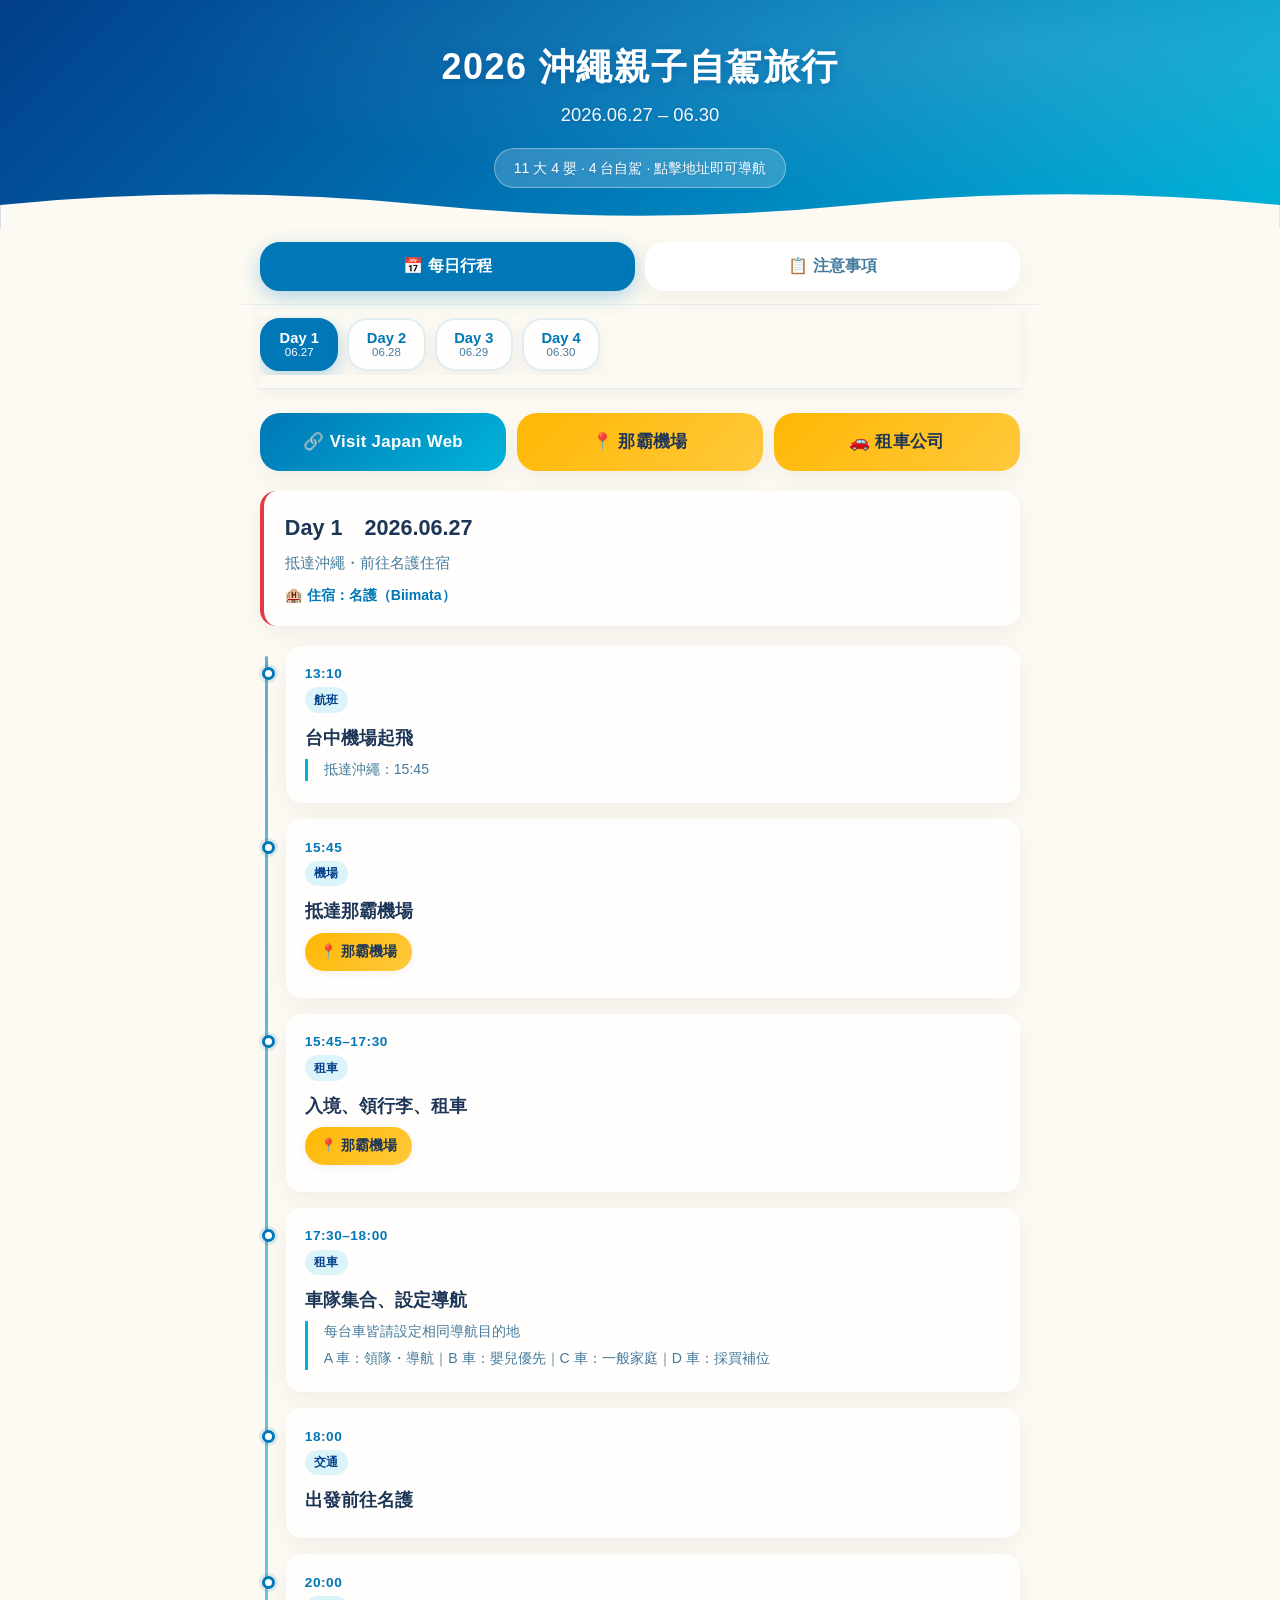
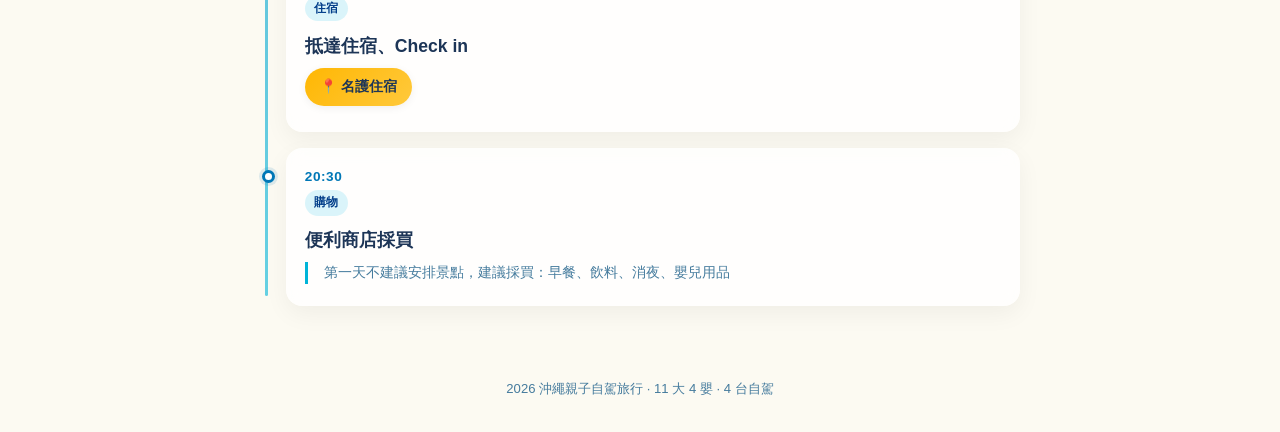
==== site/index.html @ 7130eac2 "Restructure trip docs as Markdown and move interactive site to site/. Add day guides with local food" ====
<!DOCTYPE html>
<html lang="zh-Hant">
<head>
  <meta charset="UTF-8">
  <meta name="viewport" content="width=device-width, initial-scale=1.0, viewport-fit=cover">
  <meta name="description" content="2026 沖繩親子自駕旅行（11大4嬰）行程與注意事項">
  <meta name="theme-color" content="#023e8a">
  <title>沖繩親子自駕旅行｜互動行程</title>
  <link rel="stylesheet" href="styles.css">
</head>
<body>
  <header class="hero">
    <h1>2026 沖繩親子自駕旅行</h1>
    <p class="dates">2026.06.27 – 06.30</p>
    <span class="badge">11 大 4 嬰 · 4 台自駕 · 點擊地址即可導航</span>
  </header>

  <nav class="main-nav" aria-label="主要導覽">
    <button class="active" data-panel="panel-itinerary">📅 每日行程</button>
    <button data-panel="panel-notices">📋 注意事項</button>
  </nav>

  <div class="day-tabs-bar visible" id="day-tabs-bar">
    <div id="day-tabs-sentinel" class="day-tabs-sentinel" aria-hidden="true"></div>
    <div class="day-tabs-placeholder" id="day-tabs-placeholder"></div>
    <div class="day-tabs-sticky" id="day-tabs-sticky">
      <div id="day-tabs" class="day-tabs" role="tablist" aria-label="選擇日期"></div>
    </div>
  </div>

  <main>
    <section id="panel-itinerary" class="panel active" aria-label="每日行程">
      <div class="quick-links">
        <a class="btn-link btn-ext" href="https://services.digital.go.jp/zh-cmn-hant/visit-japan-web/" target="_blank" rel="noopener">🔗 Visit Japan Web</a>
        <a class="btn-link btn-maps" href="https://www.google.com/maps/search/?api=1&amp;query=%E9%82%A3%E9%9C%B8%E6%A9%9F%E5%A0%B4" target="_blank" rel="noopener">📍 那霸機場</a>
        <a class="btn-link btn-maps" href="https://www.google.com/maps/search/?api=1&amp;query=5201314%20Okinawa%20Rental%20Car" target="_blank" rel="noopener">🚗 租車公司</a>
      </div>
      <div id="itinerary-content"></div>
    </section>

    <section id="panel-notices" class="panel" aria-label="注意事項">
      <div id="notice-tabs" class="notice-tabs" role="tablist"></div>
      <div id="notice-content" class="notice-content"></div>
    </section>
  </main>

  <footer>
    <p>2026 沖繩親子自駕旅行 · 11 大 4 嬰 · 4 台自駕</p>
  </footer>

  <div id="lightbox" class="lightbox" role="dialog" aria-label="圖片放大檢視">
    <img src="" alt="放大檢視">
  </div>

  <script src="data.js"></script>
  <script src="app.js"></script>

</body>
</html>
---- site/styles.css ----
/* ── Okinawa Breeze ── 海島渡假 × 現代 SPA 俐落感 ── */

:root {
  --okinawa-deep: #023e8a;
  --okinawa-blue: #0077b6;
  --okinawa-sky: #00b4d8;
  --sand-white: #fcfaf2;
  --text-deep: #1d3557;
  --text-muted: #457b9d;
  --sun-gold: #ffb703;
  --sun-gold-dark: #e6a502;
  --shuri-red: #e63946;
  --foam: #caf0f8;
  --card-bg: rgba(255, 255, 255, 0.8);
  --card-solid: #ffffff;
  --shadow-soft: 0 8px 24px rgba(0, 0, 0, 0.05);
  --shadow-lift: 0 12px 32px rgba(0, 119, 182, 0.12);
  --radius-card: 16px;
  --radius-pill: 20px;
  --transition: all 0.3s ease;
  --safe-top: env(safe-area-inset-top, 0px);
  --safe-right: env(safe-area-inset-right, 0px);
  --safe-bottom: env(safe-area-inset-bottom, 0px);
  --safe-left: env(safe-area-inset-left, 0px);
  --nav-bottom: 4rem;
}

*, *::before, *::after {
  box-sizing: border-box;
  margin: 0;
  padding: 0;
}

html {
  scroll-behavior: smooth;
  -webkit-text-size-adjust: 100%;
}

body {
  font-family: "Segoe UI", "Microsoft JhengHei", "PingFang TC", "Noto Sans TC", sans-serif;
  background-color: var(--sand-white);
  color: var(--text-deep);
  min-height: 100dvh;
  line-height: 1.65;
  font-size: 16px;
  padding-left: var(--safe-left);
  padding-right: var(--safe-right);
}

/* ── Hero ── */
.hero {
  background: linear-gradient(135deg, #023e8a 0%, #0077b6 50%, #00b4d8 100%);
  color: #fff;
  text-align: center;
  padding: calc(2.75rem + var(--safe-top)) 1.5rem 2.5rem;
  position: relative;
  overflow: hidden;
}

.hero::before {
  content: "";
  position: absolute;
  inset: 0;
  background: radial-gradient(ellipse at 80% 20%, rgba(255, 255, 255, 0.12) 0%, transparent 60%);
  pointer-events: none;
}

.hero::after {
  content: "";
  position: absolute;
  bottom: -1px;
  left: 0;
  right: 0;
  height: 48px;
  background: url("data:image/svg+xml,%3Csvg xmlns='http://www.w3.org/2000/svg' viewBox='0 0 1200 48'%3E%3Cpath fill='%23fcfaf2' d='M0 24 Q200 4 400 24 T800 24 T1200 24 V48 H0Z'/%3E%3C/svg%3E") center/cover no-repeat;
}

.hero h1 {
  position: relative;
  font-size: clamp(1.6rem, 5vw, 2.25rem);
  font-weight: 700;
  letter-spacing: 0.04em;
  line-height: 1.3;
  text-shadow: 0 2px 8px rgba(2, 62, 138, 0.35);
}

.hero .dates {
  position: relative;
  margin-top: 0.6rem;
  font-size: clamp(1rem, 2.5vw, 1.15rem);
  font-weight: 400;
  opacity: 0.95;
  text-shadow: 0 1px 4px rgba(2, 62, 138, 0.25);
}

.hero .badge {
  position: relative;
  display: inline-block;
  margin-top: 1.1rem;
  padding: 0.45rem 1.2rem;
  background: rgba(255, 255, 255, 0.18);
  border: 1px solid rgba(255, 255, 255, 0.35);
  border-radius: 999px;
  font-size: clamp(0.78rem, 2vw, 0.88rem);
  backdrop-filter: blur(8px);
  -webkit-backdrop-filter: blur(8px);
  text-shadow: 0 1px 3px rgba(2, 62, 138, 0.2);
}

/* ── Main Nav ── */
.main-nav {
  position: sticky;
  top: 0;
  z-index: 100;
  display: flex;
  gap: 0.6rem;
  padding: 0.75rem 1rem;
  padding-top: calc(0.75rem + var(--safe-top));
  background: rgba(252, 250, 242, 0.92);
  backdrop-filter: blur(12px);
  -webkit-backdrop-filter: blur(12px);
  border-bottom: 1px solid rgba(0, 119, 182, 0.08);
}

.main-nav button {
  flex: 1;
  padding: 0.75rem 1rem;
  border: 2px solid transparent;
  border-radius: var(--radius-pill);
  background: var(--card-solid);
  font-family: inherit;
  font-size: clamp(0.9rem, 2.5vw, 1rem);
  font-weight: 600;
  color: var(--text-muted);
  cursor: pointer;
  transition: var(--transition);
  box-shadow: var(--shadow-soft);
}

.main-nav button:hover:not(.active) {
  color: var(--okinawa-blue);
  border-color: rgba(0, 119, 182, 0.2);
  transform: translateY(-1px);
}

.main-nav button.active {
  background: var(--okinawa-blue);
  color: #fff;
  border-color: var(--okinawa-blue);
  box-shadow: 0 6px 20px rgba(0, 119, 182, 0.3);
}

/* ── Panels ── */
.panel {
  display: none;
  max-width: 800px;
  margin: 0 auto;
  padding: 1.25rem 1rem;
  padding-bottom: calc(1.25rem + var(--safe-bottom));
}

.panel.active {
  display: block;
}

/* ── Quick Links ── */
.quick-links {
  display: flex;
  flex-direction: column;
  gap: 0.65rem;
  margin-bottom: 1.25rem;
}

.quick-links .btn-link {
  display: flex;
  align-items: center;
  justify-content: center;
  gap: 0.5rem;
  width: 100%;
  padding: 0.95rem 1.25rem;
  border-radius: var(--radius-pill);
  font-size: clamp(0.95rem, 2.5vw, 1.05rem);
  font-weight: 700;
  text-decoration: none;
  letter-spacing: 0.02em;
  transition: var(--transition);
  box-shadow: var(--shadow-soft);
}

.quick-links .btn-link:hover {
  transform: translateY(-3px);
  box-shadow: var(--shadow-lift);
}

.quick-links .btn-maps {
  background: linear-gradient(135deg, var(--sun-gold) 0%, #ffc93c 100%);
  color: var(--text-deep);
  border: none;
}

.quick-links .btn-maps:hover {
  background: linear-gradient(135deg, var(--sun-gold-dark) 0%, var(--sun-gold) 100%);
}

.quick-links .btn-ext {
  background: linear-gradient(135deg, var(--okinawa-blue) 0%, var(--okinawa-sky) 100%);
  color: #fff;
  border: none;
}

.quick-links .btn-ext:hover {
  background: linear-gradient(135deg, var(--okinawa-deep) 0%, var(--okinawa-blue) 100%);
}

/* ── Day Tabs Bar (Day 1–5 釘選) ── */
.day-tabs-bar {
  display: none;
  max-width: 800px;
  margin: 0 auto;
  padding: 0 1rem;
}

.day-tabs-bar.visible {
  display: block;
}

.day-tabs-sticky {
  position: sticky;
  top: var(--nav-bottom);
  z-index: 90;
  padding: 0.65rem 0 0.85rem;
  background: rgba(252, 250, 242, 0.96);
  backdrop-filter: blur(12px);
  -webkit-backdrop-filter: blur(12px);
  border-bottom: 1px solid rgba(0, 119, 182, 0.1);
  box-shadow: 0 4px 16px rgba(0, 0, 0, 0.05);
}

.day-tabs-sticky.is-fixed {
  position: fixed;
  top: var(--nav-bottom);
  z-index: 90;
  margin: 0;
  box-sizing: border-box;
  /* left / width 由 JS 依 .day-tabs-bar 容器同步，修正桌面版置中 */
}

.day-tabs-sentinel {
  width: 100%;
  height: 0;
  pointer-events: none;
}

.day-tabs {
  display: flex;
  gap: 0.55rem;
  overflow-x: auto;
  padding: 0.15rem 0 0.25rem;
  scrollbar-width: none;
  -ms-overflow-style: none;
  -webkit-overflow-scrolling: touch;
}

.day-tabs::-webkit-scrollbar {
  display: none;
}

.day-tab {
  flex-shrink: 0;
  padding: 0.65rem 1.1rem;
  border: 2px solid rgba(0, 119, 182, 0.12);
  border-radius: var(--radius-pill);
  background: var(--card-bg);
  backdrop-filter: blur(6px);
  -webkit-backdrop-filter: blur(6px);
  cursor: pointer;
  font-family: inherit;
  font-size: clamp(0.85rem, 2vw, 0.92rem);
  transition: var(--transition);
  box-shadow: var(--shadow-soft);
}

.day-tab .day-num {
  display: block;
  font-weight: 700;
  color: var(--okinawa-blue);
  transition: var(--transition);
}

.day-tab .day-date {
  display: block;
  font-size: 0.72rem;
  color: var(--text-muted);
  transition: var(--transition);
}

.day-tab:hover:not(.active) {
  border-color: rgba(0, 119, 182, 0.3);
  transform: translateY(-1px);
}

.day-tab.active {
  background: var(--okinawa-blue);
  border-color: var(--okinawa-blue);
  color: #fff;
  box-shadow: 0 6px 18px rgba(0, 119, 182, 0.28);
}

.day-tab.active .day-num,
.day-tab.active .day-date {
  color: #fff;
}

/* ── Day Header Card ── */
.day-header {
  margin: 0.75rem 0 1.25rem;
  padding: 1.15rem 1.3rem;
  background: var(--card-bg);
  backdrop-filter: blur(8px);
  -webkit-backdrop-filter: blur(8px);
  border-radius: var(--radius-card);
  box-shadow: var(--shadow-soft);
  border-left: 4px solid var(--shuri-red);
}

.day-header h2 {
  font-size: clamp(1.15rem, 3.5vw, 1.35rem);
  color: var(--text-deep);
  font-weight: 700;
}

.day-header p {
  margin-top: 0.3rem;
  font-size: clamp(0.88rem, 2.5vw, 0.95rem);
  color: var(--text-muted);
}

.day-header .stay {
  margin-top: 0.55rem;
  font-size: clamp(0.82rem, 2vw, 0.88rem);
  color: var(--okinawa-blue);
  font-weight: 600;
}

/* ── Timeline ── */
.timeline {
  position: relative;
  padding-left: 1.6rem;
}

.timeline::before {
  content: "";
  position: absolute;
  left: 5px;
  top: 10px;
  bottom: 10px;
  width: 3px;
  background: linear-gradient(to bottom, var(--okinawa-blue), var(--okinawa-sky));
  border-radius: 3px;
  opacity: 0.6;
}

.event {
  position: relative;
  margin-bottom: 1rem;
  padding: 1.1rem 1.2rem;
  background: var(--card-bg);
  backdrop-filter: blur(8px);
  -webkit-backdrop-filter: blur(8px);
  border-radius: var(--radius-card);
  box-shadow: var(--shadow-soft);
  transition: var(--transition);
}

.event:hover {
  box-shadow: var(--shadow-lift);
}

.event::before {
  content: "";
  position: absolute;
  left: -1.45rem;
  top: 1.35rem;
  width: 13px;
  height: 13px;
  border-radius: 50%;
  background: var(--card-solid);
  border: 3px solid var(--okinawa-blue);
  box-shadow: 0 0 0 3px rgba(0, 119, 182, 0.12);
}

.event-time {
  font-size: clamp(0.78rem, 2vw, 0.85rem);
  font-weight: 700;
  color: var(--okinawa-blue);
  letter-spacing: 0.04em;
}

.event-title {
  font-size: clamp(1rem, 2.8vw, 1.1rem);
  font-weight: 600;
  color: var(--text-deep);
  margin: 0.3rem 0 0.5rem;
  line-height: 1.4;
}

.event-type {
  display: inline-block;
  font-size: 0.72rem;
  padding: 0.2rem 0.6rem;
  border-radius: 999px;
  background: rgba(202, 240, 248, 0.7);
  color: var(--okinawa-deep);
  font-weight: 600;
  margin-bottom: 0.5rem;
}

.event-hours {
  font-size: clamp(0.82rem, 2vw, 0.88rem);
  color: var(--text-muted);
  margin-bottom: 0.5rem;
}

/* ── Inline Buttons (inside events) ── */
.link-row {
  display: flex;
  flex-wrap: wrap;
  gap: 0.5rem;
  margin: 0.55rem 0;
}

.btn-link {
  display: inline-flex;
  align-items: center;
  gap: 0.35rem;
  padding: 0.5rem 0.95rem;
  border-radius: var(--radius-pill);
  font-size: clamp(0.8rem, 2vw, 0.85rem);
  font-weight: 600;
  text-decoration: none;
  transition: var(--transition);
  box-shadow: 0 2px 8px rgba(0, 0, 0, 0.06);
}

.btn-link:hover {
  transform: translateY(-3px);
  box-shadow: var(--shadow-lift);
}

.btn-maps {
  background: linear-gradient(135deg, var(--sun-gold) 0%, #ffc93c 100%);
  color: var(--text-deep);
  border: none;
}

.btn-maps:hover {
  background: linear-gradient(135deg, var(--sun-gold-dark) 0%, var(--sun-gold) 100%);
}

.btn-nav {
  background: linear-gradient(135deg, var(--okinawa-blue) 0%, var(--okinawa-sky) 100%);
  color: #fff;
  border: none;
}

.btn-nav:hover {
  background: linear-gradient(135deg, var(--okinawa-deep) 0%, var(--okinawa-blue) 100%);
}

.btn-ext {
  background: rgba(255, 183, 3, 0.15);
  color: #b45309;
  border: 1.5px solid rgba(255, 183, 3, 0.45);
}

.btn-ext:hover {
  background: var(--sun-gold);
  color: var(--text-deep);
  border-color: var(--sun-gold);
}

.btn-tel {
  background: rgba(230, 57, 70, 0.1);
  color: var(--shuri-red);
  border: 1.5px solid rgba(230, 57, 70, 0.3);
}

.btn-tel:hover {
  background: var(--shuri-red);
  color: #fff;
  border-color: var(--shuri-red);
}

/* ── Location Cards ── */
.location-card {
  margin: 0.55rem 0;
  padding: 0.85rem 1rem;
  background: rgba(255, 255, 255, 0.65);
  border-radius: 12px;
  border: 1px solid rgba(0, 119, 182, 0.1);
}

.location-card .loc-name {
  font-weight: 600;
  font-size: clamp(0.88rem, 2.5vw, 0.95rem);
  color: var(--text-deep);
}

.location-card .mapcode {
  font-size: 0.8rem;
  color: var(--text-muted);
  margin: 0.25rem 0;
  font-family: "Cascadia Code", "Consolas", monospace;
}

/* ── Notes & Lists ── */
.event-notes {
  margin-top: 0.55rem;
  padding-left: 1rem;
  border-left: 3px solid var(--okinawa-sky);
}

.event-notes li {
  font-size: clamp(0.82rem, 2vw, 0.88rem);
  color: var(--text-muted);
  margin: 0.3rem 0;
  list-style: none;
  line-height: 1.55;
}

.event-notes a {
  color: var(--okinawa-blue);
  font-weight: 600;
  text-decoration: underline;
  text-underline-offset: 2px;
  transition: var(--transition);
}

.event-notes a:hover {
  color: var(--shuri-red);
}

.rec-list,
.shop-list {
  margin-top: 0.55rem;
  font-size: clamp(0.82rem, 2vw, 0.88rem);
}

.rec-list h4,
.shop-list h4 {
  font-size: 0.78rem;
  color: var(--text-muted);
  font-weight: 700;
  text-transform: uppercase;
  letter-spacing: 0.06em;
  margin-bottom: 0.4rem;
}

.rec-list li,
.shop-list li {
  padding: 0.25rem 0;
  list-style: none;
  color: var(--text-deep);
  line-height: 1.5;
}

.schedule-grid {
  display: grid;
  gap: 0.45rem;
  margin-top: 0.55rem;
}

.schedule-item {
  display: flex;
  justify-content: space-between;
  align-items: center;
  gap: 0.5rem;
  font-size: clamp(0.82rem, 2vw, 0.88rem);
  padding: 0.5rem 0.75rem;
  background: rgba(202, 240, 248, 0.5);
  border-radius: 10px;
  color: var(--text-deep);
}

.schedule-item strong {
  color: var(--okinawa-blue);
  white-space: nowrap;
}

/* ── Notice Tabs ── */
.notice-tabs {
  display: flex;
  flex-wrap: wrap;
  gap: 0.55rem;
  margin-bottom: 1.25rem;
}

.notice-tab {
  padding: 0.55rem 1rem;
  border: 2px solid rgba(0, 119, 182, 0.12);
  border-radius: var(--radius-pill);
  background: var(--card-bg);
  backdrop-filter: blur(6px);
  -webkit-backdrop-filter: blur(6px);
  cursor: pointer;
  font-family: inherit;
  font-size: clamp(0.78rem, 2vw, 0.85rem);
  font-weight: 600;
  color: var(--text-muted);
  transition: var(--transition);
  box-shadow: var(--shadow-soft);
}

.notice-tab:hover:not(.active) {
  border-color: rgba(0, 119, 182, 0.3);
  color: var(--okinawa-blue);
  transform: translateY(-1px);
}

.notice-tab.active {
  background: var(--okinawa-blue);
  border-color: var(--okinawa-blue);
  color: #fff;
  box-shadow: 0 6px 18px rgba(0, 119, 182, 0.28);
}

.notice-content h3 {
  font-size: clamp(1.1rem, 3vw, 1.25rem);
  color: var(--text-deep);
  font-weight: 700;
  margin-bottom: 1rem;
}

.notice-list li {
  margin: 0.55rem 0;
  padding-left: 1.3rem;
  position: relative;
  font-size: clamp(0.88rem, 2.5vw, 0.95rem);
  color: var(--text-deep);
  line-height: 1.6;
}

.notice-list li::before {
  content: "•";
  position: absolute;
  left: 0;
  color: var(--shuri-red);
  font-weight: bold;
  font-size: 1.1em;
}

.packing-section {
  margin-bottom: 1rem;
  padding: 1.1rem 1.2rem;
  background: var(--card-bg);
  backdrop-filter: blur(8px);
  -webkit-backdrop-filter: blur(8px);
  border-radius: var(--radius-card);
  box-shadow: var(--shadow-soft);
}

.packing-section h4 {
  color: var(--okinawa-blue);
  font-weight: 700;
  margin-bottom: 0.55rem;
  font-size: clamp(0.92rem, 2.5vw, 1rem);
}

.packing-section ul {
  padding-left: 1.25rem;
}

.packing-section li {
  font-size: clamp(0.82rem, 2vw, 0.88rem);
  margin: 0.25rem 0;
  color: var(--text-muted);
  line-height: 1.55;
}

/* ── PDF Viewer ── */
.pdf-viewer {
  margin-top: 1rem;
}

.pdf-viewer img {
  width: 100%;
  border-radius: var(--radius-card);
  margin-bottom: 0.85rem;
  box-shadow: var(--shadow-soft);
  cursor: zoom-in;
  transition: var(--transition);
}

.pdf-viewer img:hover {
  box-shadow: var(--shadow-lift);
  transform: translateY(-2px);
}

.pdf-hint {
  font-size: clamp(0.78rem, 2vw, 0.85rem);
  color: var(--text-muted);
  text-align: center;
  margin-bottom: 1rem;
  padding: 0.65rem 0.85rem;
  background: rgba(255, 183, 3, 0.12);
  border-radius: var(--radius-pill);
  border: 1px solid rgba(255, 183, 3, 0.25);
}

/* ── Lightbox ── */
.lightbox {
  display: none;
  position: fixed;
  inset: 0;
  z-index: 1000;
  background: rgba(29, 53, 87, 0.92);
  align-items: center;
  justify-content: center;
  padding: calc(1rem + var(--safe-top)) calc(1rem + var(--safe-right)) calc(1rem + var(--safe-bottom)) calc(1rem + var(--safe-left));
  cursor: zoom-out;
  backdrop-filter: blur(4px);
  -webkit-backdrop-filter: blur(4px);
}

.lightbox.open {
  display: flex;
}

.lightbox img {
  max-width: 100%;
  max-height: 90dvh;
  border-radius: var(--radius-card);
  box-shadow: 0 16px 48px rgba(0, 0, 0, 0.4);
}

/* ── Footer ── */
footer {
  text-align: center;
  padding: 2rem 1rem;
  padding-bottom: calc(2rem + var(--safe-bottom));
  color: var(--text-muted);
  font-size: clamp(0.75rem, 2vw, 0.82rem);
}

/* ── Responsive ── */
@media (min-width: 600px) {
  .panel {
    padding: 1.5rem 1.25rem;
    padding-bottom: calc(1.5rem + var(--safe-bottom));
  }

  .quick-links {
    flex-direction: row;
  }

  .quick-links .btn-link {
    flex: 1;
  }

  .main-nav {
    padding: 0.85rem 1.25rem;
    padding-top: calc(0.85rem + var(--safe-top));
    max-width: 800px;
    margin: 0 auto;
    background: rgba(252, 250, 242, 0.92);
    backdrop-filter: blur(12px);
    -webkit-backdrop-filter: blur(12px);
    border-bottom: 1px solid rgba(0, 119, 182, 0.08);
  }

  .day-tabs-bar {
    padding: 0 1.25rem;
  }
}

@media (max-width: 480px) {
  .hero {
    padding: calc(2.25rem + var(--safe-top)) 1.1rem 2.25rem;
  }

  .panel {
    padding: 1rem 0.85rem;
    padding-bottom: calc(1rem + var(--safe-bottom));
  }

  .day-tabs-bar {
    padding: 0 0.85rem;
  }

  .event {
    padding: 0.95rem 1rem;
  }

  .timeline {
    padding-left: 1.4rem;
  }

  .event::before {
    left: -1.3rem;
    width: 11px;
    height: 11px;
  }
}

@media (prefers-reduced-motion: reduce) {
  *, *::before, *::after {
    transition-duration: 0.01ms !important;
    animation-duration: 0.01ms !important;
  }
}
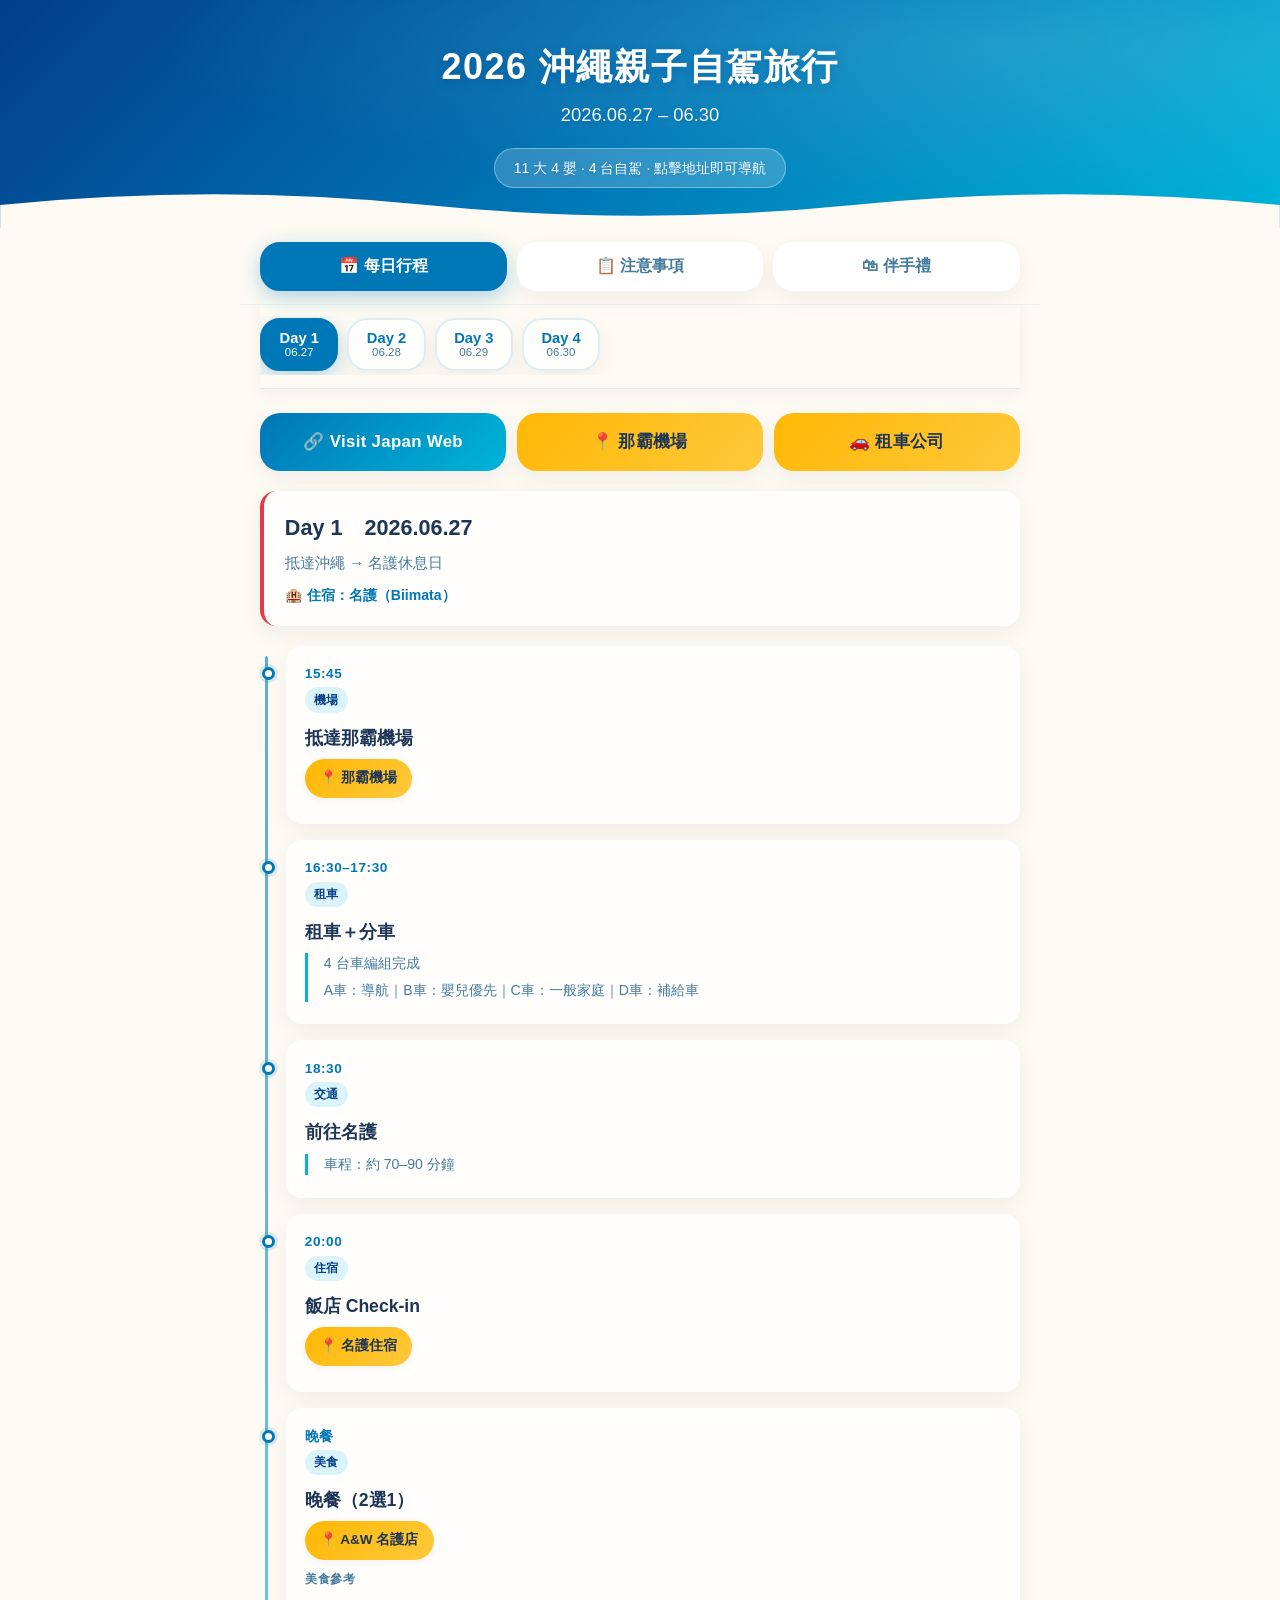
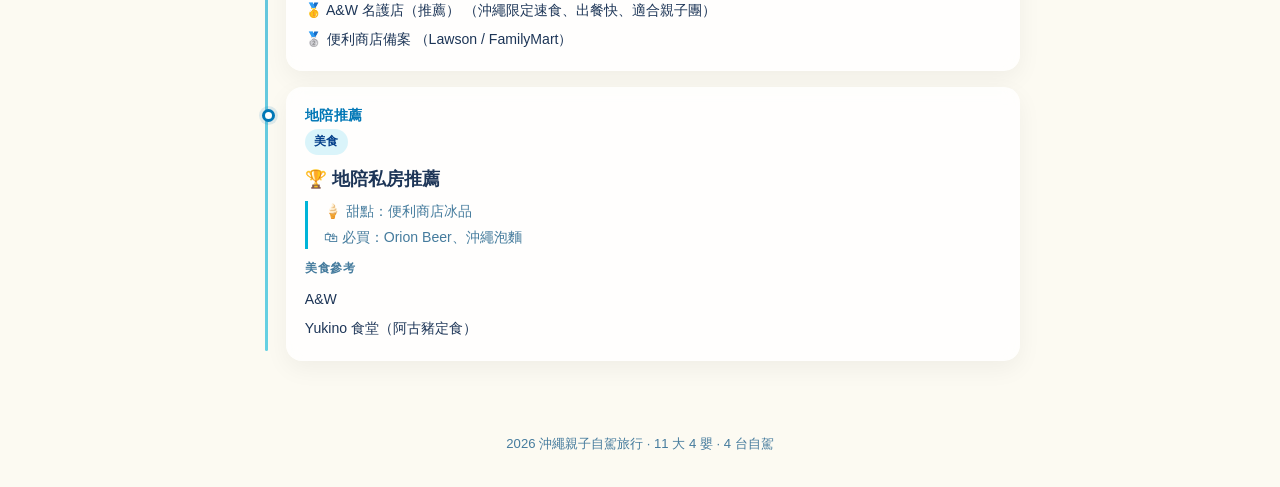
==== commit c065fe4e: "Make souvenir guide easy to find on the interactive site. Add a top-nav shortcut, move the tab near " ====
--- a/site/index.html
+++ b/site/index.html
@@ -18,6 +18,7 @@
   <nav class="main-nav" aria-label="主要導覽">
     <button class="active" data-panel="panel-itinerary">📅 每日行程</button>
     <button data-panel="panel-notices">📋 注意事項</button>
+    <button data-panel="panel-notices" data-notice="souvenirs">🛍 伴手禮</button>
   </nav>
 
   <div class="day-tabs-bar visible" id="day-tabs-bar">
@@ -52,8 +53,8 @@
     <img src="" alt="放大檢視">
   </div>
 
-  <script src="data.js"></script>
-  <script src="app.js"></script>
+  <script src="data.js?v=2"></script>
+  <script src="app.js?v=2"></script>
 
 </body>
 </html>
--- a/site/styles.css
+++ b/site/styles.css
@@ -124,7 +124,8 @@
 
 .main-nav button {
   flex: 1;
-  padding: 0.75rem 1rem;
+  min-width: 0;
+  padding: 0.75rem 0.65rem;
   border: 2px solid transparent;
   border-radius: var(--radius-pill);
   background: var(--card-solid);
@@ -590,12 +591,22 @@
 /* ── Notice Tabs ── */
 .notice-tabs {
   display: flex;
-  flex-wrap: wrap;
+  flex-wrap: nowrap;
   gap: 0.55rem;
   margin-bottom: 1.25rem;
+  overflow-x: auto;
+  padding-bottom: 0.35rem;
+  scrollbar-width: none;
+  -ms-overflow-style: none;
+  -webkit-overflow-scrolling: touch;
+}
+
+.notice-tabs::-webkit-scrollbar {
+  display: none;
 }
 
 .notice-tab {
+  flex-shrink: 0;
   padding: 0.55rem 1rem;
   border: 2px solid rgba(0, 119, 182, 0.12);
   border-radius: var(--radius-pill);
